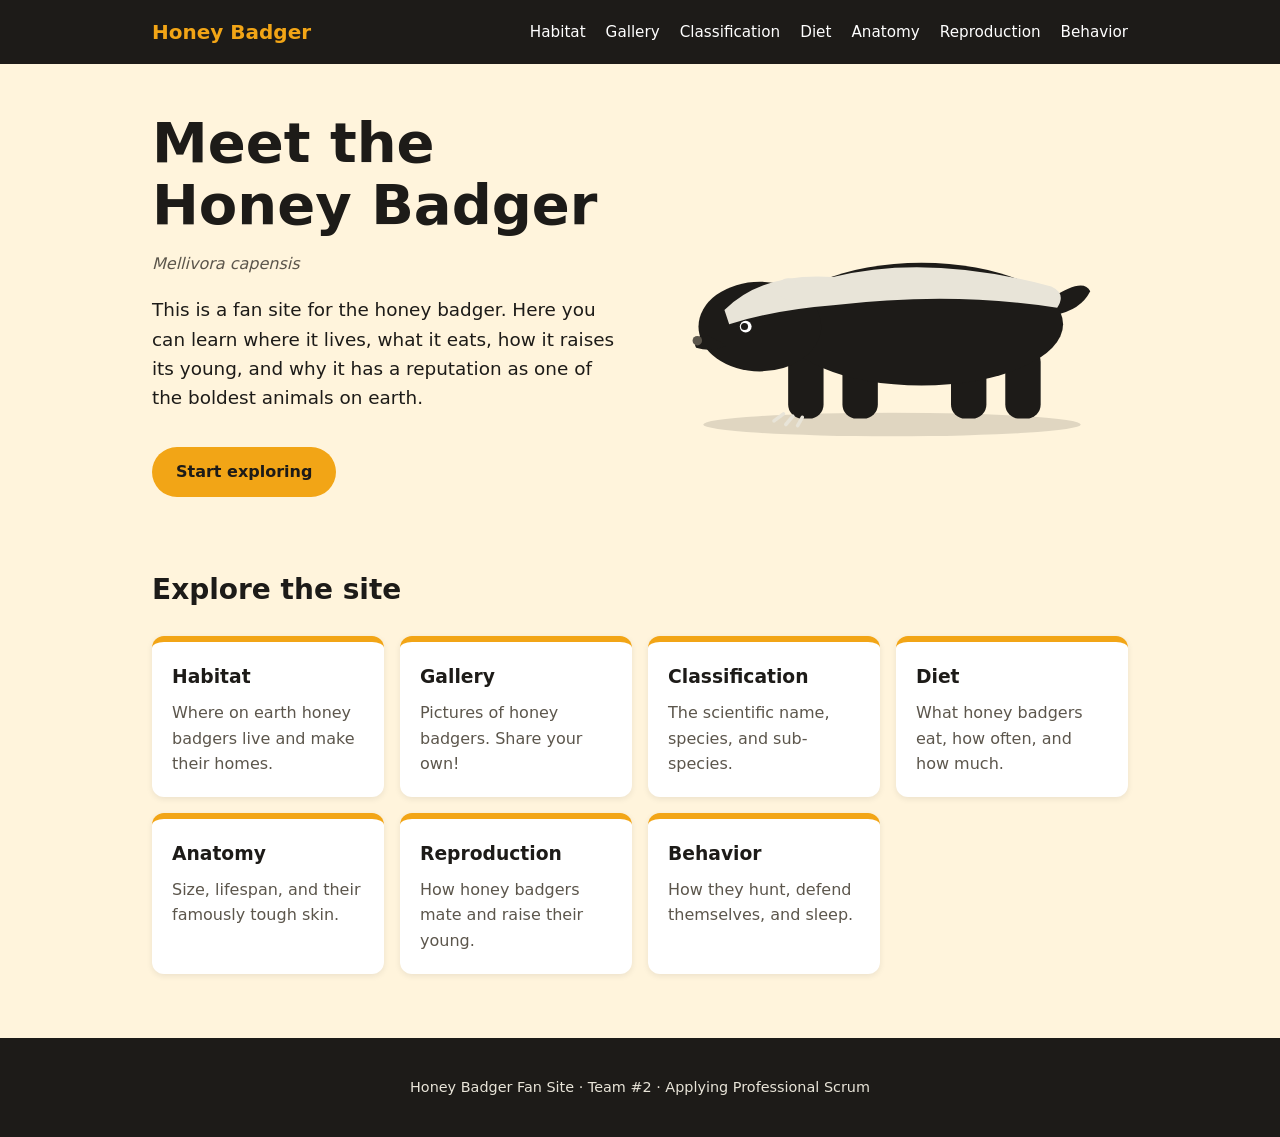
==== index.html @ 468ca5d0 "feat: add home page" ====
<!DOCTYPE html>
<html lang="en">
<head>
  <meta charset="utf-8">
  <meta name="viewport" content="width=device-width, initial-scale=1">
  <title>Honey Badger Fan Site</title>
  <meta name="description" content="A fan site all about the honey badger: where it lives, what it eats, and how it behaves.">
  <link rel="stylesheet" href="styles.css">
</head>
<body>
  <header class="site-header">
    <nav class="site-nav" aria-label="Main">
      <a class="brand" href="index.html" aria-current="page">Honey Badger</a>
      <a href="habitat.html">Habitat</a>
      <a href="gallery.html">Gallery</a>
      <a href="classification.html">Classification</a>
      <a href="diet.html">Diet</a>
      <a href="anatomy.html">Anatomy</a>
      <a href="reproduction.html">Reproduction</a>
      <a href="behavior.html">Behavior</a>
    </nav>
  </header>

  <main>
    <section class="hero">
      <div>
        <h1>Meet the Honey Badger</h1>
        <p class="scientific-name">Mellivora capensis</p>
        <p class="purpose">
          This is a fan site for the honey badger. Here you can learn where it lives,
          what it eats, how it raises its young, and why it has a reputation as one
          of the boldest animals on earth.
        </p>
        <a class="button" href="habitat.html">Start exploring</a>
      </div>

      <div class="hero-art">
        <svg viewBox="0 0 400 240" role="img" aria-labelledby="badger-title">
          <title id="badger-title">Illustration of a honey badger, a black animal with a pale grey stripe across its back</title>
          <ellipse cx="200" cy="225" rx="160" ry="10" fill="#000" opacity="0.12"/>
          <path d="M335 118 Q362 100 368 112 Q360 128 338 132 Z" fill="#1d1b18"/>
          <rect x="112" y="160" width="30" height="60" rx="12" fill="#1d1b18"/>
          <rect x="158" y="165" width="30" height="55" rx="12" fill="#1d1b18"/>
          <rect x="250" y="165" width="30" height="55" rx="12" fill="#1d1b18"/>
          <rect x="296" y="160" width="30" height="60" rx="12" fill="#1d1b18"/>
          <path d="M108 216 l-8 6 M116 218 l-6 7 M124 219 l-4 7" stroke="#e8e4d8" stroke-width="3" stroke-linecap="round"/>
          <ellipse cx="225" cy="140" rx="120" ry="52" fill="#1d1b18"/>
          <ellipse cx="88" cy="142" rx="52" ry="38" fill="#1d1b18"/>
          <path d="M42 148 Q30 152 34 160 Q48 164 60 158 Z" fill="#1d1b18"/>
          <path d="M58 128 Q90 96 150 100 Q230 80 335 108 Q348 114 340 126 Q250 112 150 124 Q100 128 62 140 Z" fill="#e8e4d8"/>
          <circle cx="112" cy="110" r="9" fill="#e8e4d8"/>
          <circle cx="76" cy="142" r="5" fill="#fff"/>
          <circle cx="75" cy="142" r="3" fill="#1d1b18"/>
          <circle cx="35" cy="154" r="4" fill="#5c564c"/>
        </svg>
      </div>
    </section>

    <section class="sections" aria-labelledby="sections-title">
      <h2 id="sections-title">Explore the site</h2>
      <ul class="card-grid">
        <li><a class="card" href="habitat.html"><h3>Habitat</h3><p>Where on earth honey badgers live and make their homes.</p></a></li>
        <li><a class="card" href="gallery.html"><h3>Gallery</h3><p>Pictures of honey badgers. Share your own!</p></a></li>
        <li><a class="card" href="classification.html"><h3>Classification</h3><p>The scientific name, species, and sub-species.</p></a></li>
        <li><a class="card" href="diet.html"><h3>Diet</h3><p>What honey badgers eat, how often, and how much.</p></a></li>
        <li><a class="card" href="anatomy.html"><h3>Anatomy</h3><p>Size, lifespan, and their famously tough skin.</p></a></li>
        <li><a class="card" href="reproduction.html"><h3>Reproduction</h3><p>How honey badgers mate and raise their young.</p></a></li>
        <li><a class="card" href="behavior.html"><h3>Behavior</h3><p>How they hunt, defend themselves, and sleep.</p></a></li>
      </ul>
    </section>
  </main>

  <footer class="site-footer">
    <p>Honey Badger Fan Site &middot; Team #2 &middot; Applying Professional Scrum</p>
  </footer>
</body>
</html>
---- styles.css ----
:root {
  --honey: #f2a516;
  --honey-light: #fff4dc;
  --ink: #1d1b18;
  --stripe: #e8e4d8;
  --muted: #5c564c;
}

* {
  box-sizing: border-box;
}

body {
  margin: 0;
  font-family: system-ui, -apple-system, "Segoe UI", sans-serif;
  color: var(--ink);
  background: var(--honey-light);
  line-height: 1.6;
}

a {
  color: inherit;
}

.site-header {
  background: var(--ink);
  color: #fff;
}

.site-nav {
  display: flex;
  flex-wrap: wrap;
  align-items: center;
  gap: 0.5rem 1.25rem;
  max-width: 64rem;
  margin: 0 auto;
  padding: 1rem 1.5rem;
}

.site-nav .brand {
  margin-right: auto;
  font-weight: 800;
  font-size: 1.25rem;
  text-decoration: none;
  color: var(--honey);
}

.site-nav a:not(.brand) {
  text-decoration: none;
  font-size: 0.95rem;
}

.site-nav a:hover,
.site-nav a[aria-current="page"] {
  color: var(--honey);
}

main {
  max-width: 64rem;
  margin: 0 auto;
  padding: 0 1.5rem 3rem;
}

.hero {
  display: grid;
  grid-template-columns: 1fr 1fr;
  align-items: center;
  gap: 2rem;
  padding: 3rem 0;
}

.hero h1 {
  font-size: clamp(2.25rem, 5vw, 3.5rem);
  line-height: 1.1;
  margin: 0 0 1rem;
}

.hero .scientific-name {
  font-style: italic;
  color: var(--muted);
  margin: 0 0 1rem;
}

.hero .purpose {
  font-size: 1.15rem;
}

.button {
  display: inline-block;
  margin-top: 1rem;
  padding: 0.75rem 1.5rem;
  border-radius: 999px;
  background: var(--honey);
  font-weight: 700;
  text-decoration: none;
}

.button:hover {
  background: var(--ink);
  color: var(--honey);
}

.hero-art svg {
  width: 100%;
  height: auto;
}

.sections h2 {
  font-size: 1.75rem;
}

.card-grid {
  display: grid;
  grid-template-columns: repeat(auto-fill, minmax(14rem, 1fr));
  gap: 1rem;
  padding: 0;
  list-style: none;
}

.card {
  display: block;
  height: 100%;
  padding: 1.25rem;
  border-radius: 0.75rem;
  background: #fff;
  border-top: 6px solid var(--honey);
  text-decoration: none;
  box-shadow: 0 2px 6px rgb(0 0 0 / 8%);
  transition: transform 0.15s;
}

.card:hover {
  transform: translateY(-3px);
}

.card h3 {
  margin: 0 0 0.5rem;
}

.card p {
  margin: 0;
  color: var(--muted);
}

.site-footer {
  text-align: center;
  padding: 1.5rem;
  background: var(--ink);
  color: var(--stripe);
  font-size: 0.9rem;
}

@media (width <= 700px) {
  .hero {
    grid-template-columns: 1fr;
    padding: 2rem 0;
  }
}
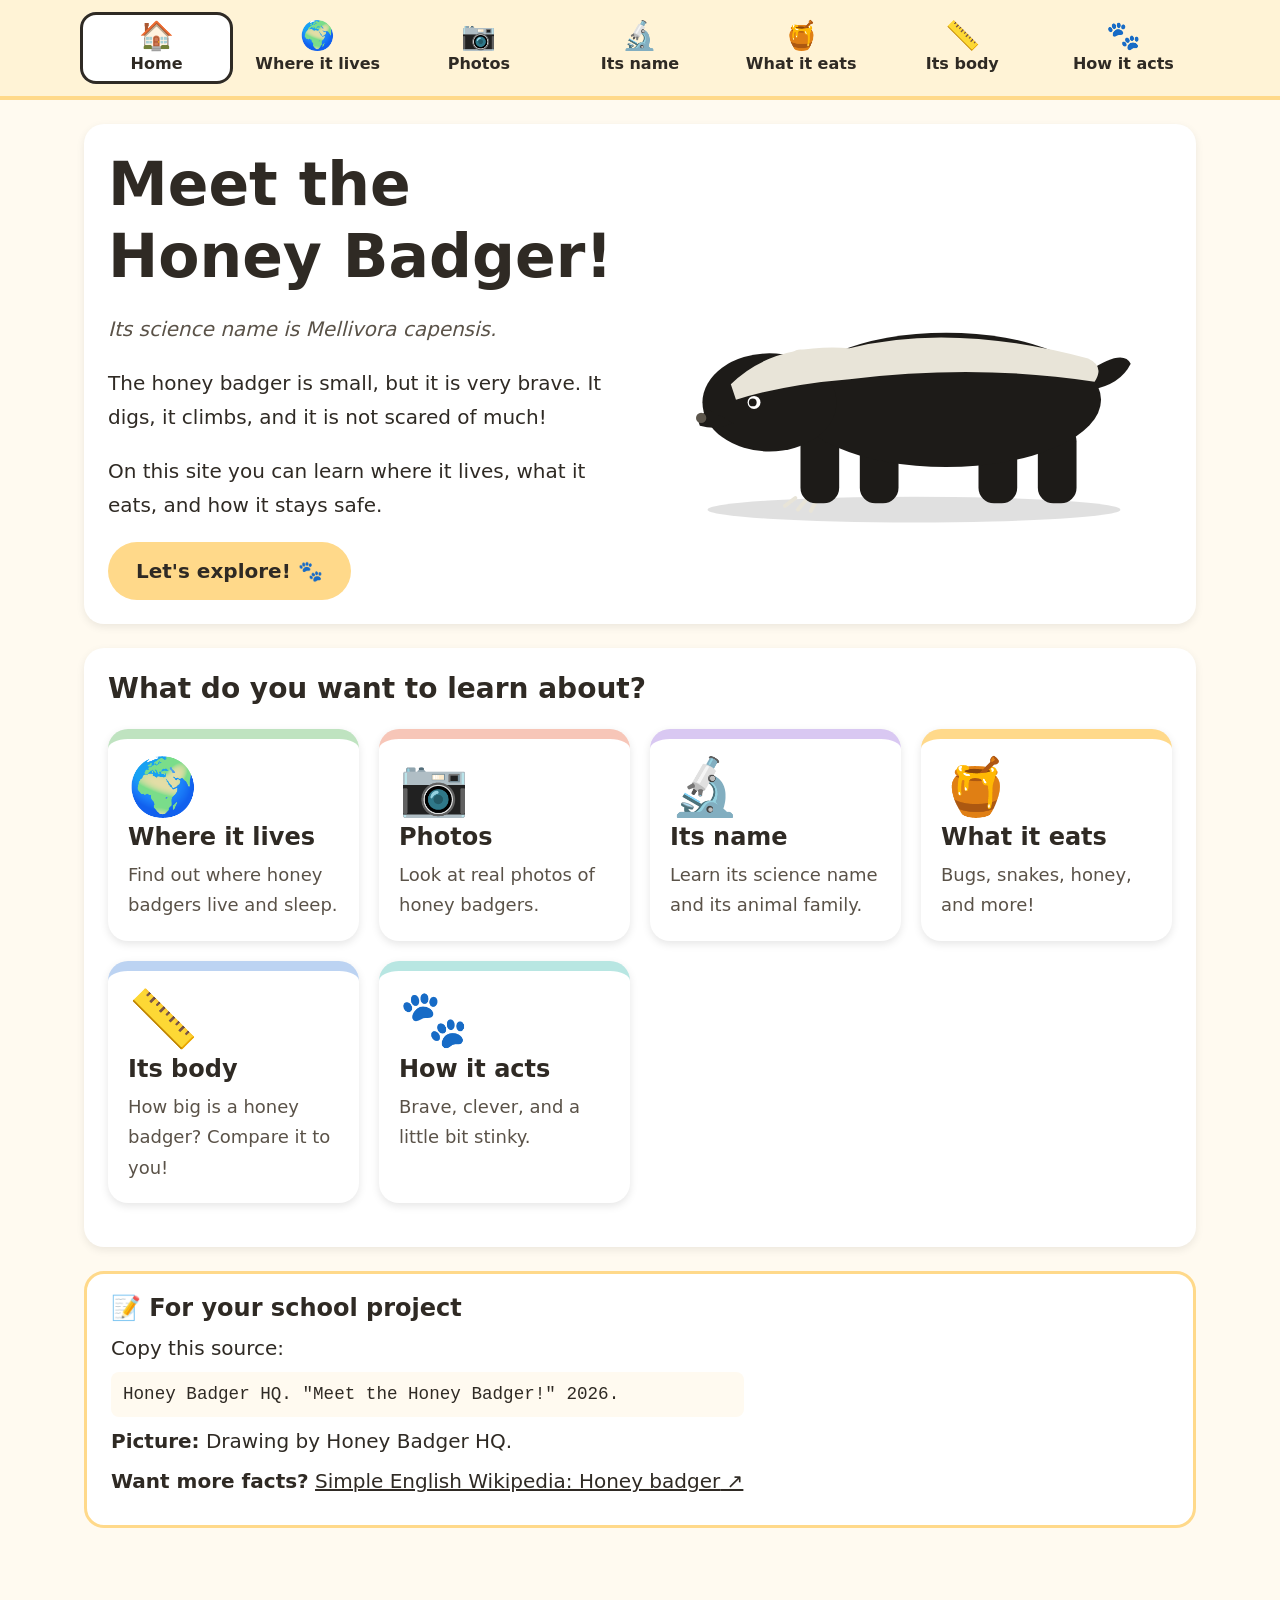
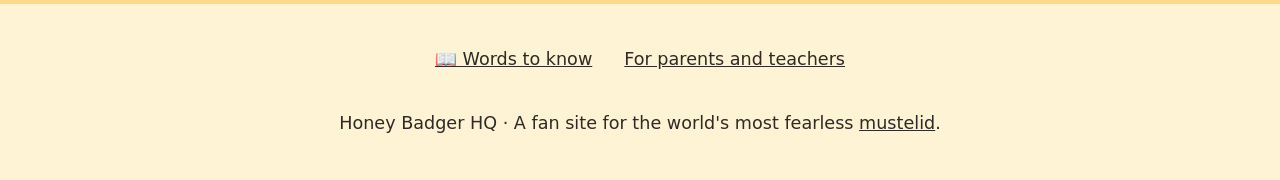
==== commit 8d664514: "feat: rework site for children ages 6-10 Simpler text, soft pastel design, size comparison drawings," ====
--- a/index.html
+++ b/index.html
@@ -3,75 +3,65 @@
 <head>
   <meta charset="utf-8">
   <meta name="viewport" content="width=device-width, initial-scale=1">
-  <title>Honey Badger Fan Site</title>
-  <meta name="description" content="A fan site all about the honey badger: where it lives, what it eats, and how it behaves.">
-  <link rel="stylesheet" href="styles.css">
+  <title>Honey Badger HQ</title>
+  <meta name="description" content="A fun site for kids all about the honey badger.">
+  <link rel="stylesheet" href="css/styles.css">
 </head>
-<body>
+<body class="topic-home">
   <header class="site-header">
     <nav class="site-nav" aria-label="Main">
-      <a class="brand" href="index.html" aria-current="page">Honey Badger</a>
-      <a href="habitat.html">Habitat</a>
-      <a href="gallery.html">Gallery</a>
-      <a href="classification.html">Classification</a>
-      <a href="diet.html">Diet</a>
-      <a href="anatomy.html">Anatomy</a>
-      <a href="reproduction.html">Reproduction</a>
-      <a href="behavior.html">Behavior</a>
+      <ul>
+        <li><a href="index.html" aria-current="page"><span class="nav-icon" aria-hidden="true">🏠</span><span>Home</span></a></li>
+        <li><a href="habitat.html"><span class="nav-icon" aria-hidden="true">🌍</span><span>Where it lives</span></a></li>
+        <li><a href="gallery.html"><span class="nav-icon" aria-hidden="true">📷</span><span>Photos</span></a></li>
+        <li><a href="classification.html"><span class="nav-icon" aria-hidden="true">🔬</span><span>Its name</span></a></li>
+        <li><a href="diet.html"><span class="nav-icon" aria-hidden="true">🍯</span><span>What it eats</span></a></li>
+        <li><a href="anatomy.html"><span class="nav-icon" aria-hidden="true">📏</span><span>Its body</span></a></li>
+        <li><a href="behavior.html"><span class="nav-icon" aria-hidden="true">🐾</span><span>How it acts</span></a></li>
+      </ul>
     </nav>
   </header>
 
-  <main>
+  <main class="content">
     <section class="hero">
       <div>
-        <h1>Meet the Honey Badger</h1>
-        <p class="scientific-name">Mellivora capensis</p>
-        <p class="purpose">
-          This is a fan site for the honey badger. Here you can learn where it lives,
-          what it eats, how it raises its young, and why it has a reputation as one
-          of the boldest animals on earth.
-        </p>
-        <a class="button" href="habitat.html">Start exploring</a>
+        <h1>Meet the Honey Badger!</h1>
+        <p class="scientific-name">Its science name is Mellivora capensis.</p>
+        <p>The honey badger is small, but it is very brave. It digs, it climbs, and it is not scared of much!</p>
+        <p>On this site you can learn where it lives, what it eats, and how it stays safe.</p>
+        <a class="button" href="habitat.html">Let's explore! 🐾</a>
       </div>
-
-      <div class="hero-art">
-        <svg viewBox="0 0 400 240" role="img" aria-labelledby="badger-title">
-          <title id="badger-title">Illustration of a honey badger, a black animal with a pale grey stripe across its back</title>
-          <ellipse cx="200" cy="225" rx="160" ry="10" fill="#000" opacity="0.12"/>
-          <path d="M335 118 Q362 100 368 112 Q360 128 338 132 Z" fill="#1d1b18"/>
-          <rect x="112" y="160" width="30" height="60" rx="12" fill="#1d1b18"/>
-          <rect x="158" y="165" width="30" height="55" rx="12" fill="#1d1b18"/>
-          <rect x="250" y="165" width="30" height="55" rx="12" fill="#1d1b18"/>
-          <rect x="296" y="160" width="30" height="60" rx="12" fill="#1d1b18"/>
-          <path d="M108 216 l-8 6 M116 218 l-6 7 M124 219 l-4 7" stroke="#e8e4d8" stroke-width="3" stroke-linecap="round"/>
-          <ellipse cx="225" cy="140" rx="120" ry="52" fill="#1d1b18"/>
-          <ellipse cx="88" cy="142" rx="52" ry="38" fill="#1d1b18"/>
-          <path d="M42 148 Q30 152 34 160 Q48 164 60 158 Z" fill="#1d1b18"/>
-          <path d="M58 128 Q90 96 150 100 Q230 80 335 108 Q348 114 340 126 Q250 112 150 124 Q100 128 62 140 Z" fill="#e8e4d8"/>
-          <circle cx="112" cy="110" r="9" fill="#e8e4d8"/>
-          <circle cx="76" cy="142" r="5" fill="#fff"/>
-          <circle cx="75" cy="142" r="3" fill="#1d1b18"/>
-          <circle cx="35" cy="154" r="4" fill="#5c564c"/>
-        </svg>
-      </div>
+      <img src="images/badger.svg" width="400" height="240" alt="A drawing of a honey badger. It is black with a light gray stripe on its back.">
     </section>
 
-    <section class="sections" aria-labelledby="sections-title">
-      <h2 id="sections-title">Explore the site</h2>
+    <section>
+      <h2>What do you want to learn about?</h2>
       <ul class="card-grid">
-        <li><a class="card" href="habitat.html"><h3>Habitat</h3><p>Where on earth honey badgers live and make their homes.</p></a></li>
-        <li><a class="card" href="gallery.html"><h3>Gallery</h3><p>Pictures of honey badgers. Share your own!</p></a></li>
-        <li><a class="card" href="classification.html"><h3>Classification</h3><p>The scientific name, species, and sub-species.</p></a></li>
-        <li><a class="card" href="diet.html"><h3>Diet</h3><p>What honey badgers eat, how often, and how much.</p></a></li>
-        <li><a class="card" href="anatomy.html"><h3>Anatomy</h3><p>Size, lifespan, and their famously tough skin.</p></a></li>
-        <li><a class="card" href="reproduction.html"><h3>Reproduction</h3><p>How honey badgers mate and raise their young.</p></a></li>
-        <li><a class="card" href="behavior.html"><h3>Behavior</h3><p>How they hunt, defend themselves, and sleep.</p></a></li>
+        <li><a class="card topic-habitat" href="habitat.html"><span class="card-icon" aria-hidden="true">🌍</span><h3>Where it lives</h3><p>Find out where honey badgers live and sleep.</p></a></li>
+        <li><a class="card topic-gallery" href="gallery.html"><span class="card-icon" aria-hidden="true">📷</span><h3>Photos</h3><p>Look at real photos of honey badgers.</p></a></li>
+        <li><a class="card topic-classification" href="classification.html"><span class="card-icon" aria-hidden="true">🔬</span><h3>Its name</h3><p>Learn its science name and its animal family.</p></a></li>
+        <li><a class="card topic-diet" href="diet.html"><span class="card-icon" aria-hidden="true">🍯</span><h3>What it eats</h3><p>Bugs, snakes, honey, and more!</p></a></li>
+        <li><a class="card topic-anatomy" href="anatomy.html"><span class="card-icon" aria-hidden="true">📏</span><h3>Its body</h3><p>How big is a honey badger? Compare it to you!</p></a></li>
+        <li><a class="card topic-behavior" href="behavior.html"><span class="card-icon" aria-hidden="true">🐾</span><h3>How it acts</h3><p>Brave, clever, and a little bit stinky.</p></a></li>
       </ul>
     </section>
+
+    <aside class="project-box">
+      <h2>For your school project</h2>
+      <p>Copy this source:</p>
+      <p class="citation">Honey Badger HQ. "Meet the Honey Badger!" 2026.</p>
+      <p><strong>Picture:</strong> Drawing by Honey Badger HQ.</p>
+      <p><strong>Want more facts?</strong> <a class="external" href="https://simple.wikipedia.org/wiki/Honey_badger" rel="noopener">Simple English Wikipedia: Honey badger</a></p>
+    </aside>
+
   </main>
 
   <footer class="site-footer">
-    <p>Honey Badger Fan Site &middot; Team #2 &middot; Applying Professional Scrum</p>
+    <ul>
+      <li><a href="words.html">📖 Words to know</a></li>
+      <li><a href="grown-ups.html">For parents and teachers</a></li>
+    </ul>
+    <p>Honey Badger HQ · A fan site for the world's most fearless <a href="words.html#mustelid">mustelid</a>.</p>
   </footer>
 </body>
 </html>
--- a/css/styles.css
+++ b/css/styles.css
@@ -0,0 +1,477 @@
+:root {
+  --honey: #ffd98a;
+  --honey-light: #fffaf0;
+  --cream: #fff3d6;
+  --ink: #2f2a24;
+  --stripe: #ede6d6;
+  --muted: #5a5248;
+  --focus: #2f2a24;
+  --accent: var(--honey);
+}
+
+.topic-home { --accent: #ffd98a; }
+.topic-habitat { --accent: #bfe3c0; }
+.topic-gallery { --accent: #f7c6b8; }
+.topic-classification { --accent: #d9c8f2; }
+.topic-diet { --accent: #ffd98a; }
+.topic-anatomy { --accent: #bcd3f2; }
+.topic-behavior { --accent: #b8e6e2; }
+.topic-words { --accent: #e3dccf; }
+
+* {
+  box-sizing: border-box;
+}
+
+body {
+  margin: 0;
+  font-family: "Atkinson Hyperlegible", "Nunito", "Trebuchet MS", system-ui, sans-serif;
+  font-size: 1.25rem;
+  line-height: 1.7;
+  color: var(--ink);
+  background: var(--honey-light);
+}
+
+a {
+  color: inherit;
+}
+
+:focus-visible {
+  outline: 4px solid var(--focus);
+  outline-offset: 3px;
+}
+
+.site-header {
+  background: var(--cream);
+  color: var(--ink);
+  border-bottom: 4px solid var(--honey);
+}
+
+.site-nav {
+  max-width: 72rem;
+  margin: 0 auto;
+  padding: 0.75rem 1rem;
+}
+
+.site-nav ul {
+  display: grid;
+  grid-template-columns: repeat(auto-fit, minmax(7.5rem, 1fr));
+  gap: 0.5rem;
+  margin: 0;
+  padding: 0;
+  list-style: none;
+}
+
+.site-nav a {
+  display: flex;
+  flex-direction: column;
+  align-items: center;
+  justify-content: center;
+  min-height: 4.5rem;
+  padding: 0.4rem;
+  border-radius: 1rem;
+  font-size: 1rem;
+  font-weight: 700;
+  line-height: 1.2;
+  text-align: center;
+  text-decoration: none;
+}
+
+.site-nav a:hover {
+  background: #fff;
+}
+
+.site-nav a[aria-current="page"] {
+  background: #fff;
+  box-shadow: inset 0 0 0 3px var(--ink);
+}
+
+.nav-icon {
+  font-size: 1.75rem;
+  line-height: 1;
+  margin-bottom: 0.25rem;
+}
+
+main {
+  max-width: 72rem;
+  margin: 0 auto;
+  padding: 0 1.25rem 3rem;
+}
+
+p,
+li {
+  max-width: 60ch;
+}
+
+h1,
+h2,
+h3 {
+  line-height: 1.2;
+}
+
+.hero {
+  display: grid;
+  grid-template-columns: 1fr 1fr;
+  align-items: center;
+  gap: 2rem;
+  padding: 2.5rem 0;
+}
+
+.hero h1 {
+  font-size: clamp(2.5rem, 6vw, 3.75rem);
+  margin: 0 0 1rem;
+}
+
+.hero img {
+  width: 100%;
+  height: auto;
+}
+
+.scientific-name {
+  font-style: italic;
+  color: var(--muted);
+}
+
+.button {
+  display: inline-flex;
+  align-items: center;
+  min-height: 3.5rem;
+  padding: 0.75rem 1.75rem;
+  border-radius: 999px;
+  background: var(--accent);
+  color: var(--ink);
+  font-weight: 700;
+  text-decoration: none;
+}
+
+.button:hover {
+  background: #fff;
+  box-shadow: inset 0 0 0 3px var(--ink);
+}
+
+.card-grid {
+  display: grid;
+  grid-template-columns: repeat(auto-fill, minmax(15rem, 1fr));
+  gap: 1.25rem;
+  padding: 0;
+  list-style: none;
+}
+
+.card {
+  display: block;
+  height: 100%;
+  padding: 1.25rem;
+  border-radius: 1.25rem;
+  background: #fff;
+  border-top: 10px solid var(--accent);
+  text-decoration: none;
+  box-shadow: 0 3px 8px rgb(0 0 0 / 10%);
+}
+
+.card:active {
+  transform: scale(0.97);
+}
+
+.card-icon {
+  display: block;
+  font-size: 3.5rem;
+  line-height: 1;
+}
+
+.card h3 {
+  margin: 0.5rem 0;
+  font-size: 1.5rem;
+}
+
+.card p {
+  margin: 0;
+  font-size: 1.125rem;
+  color: var(--muted);
+}
+
+.page-header {
+  display: grid;
+  grid-template-columns: 2fr 1fr;
+  align-items: center;
+  gap: 1.5rem;
+  margin: 2rem 0 1rem;
+  padding: 1.5rem;
+  border-radius: 1.25rem;
+  background: #fff;
+  border-left: 12px solid var(--accent);
+}
+
+.page-header h1 {
+  font-size: clamp(2rem, 5vw, 3rem);
+  margin: 0 0 0.5rem;
+}
+
+.page-header p {
+  margin: 0;
+  font-size: 1.35rem;
+}
+
+.page-header img {
+  width: 100%;
+  height: auto;
+  border-radius: 1rem;
+}
+
+.content section {
+  margin: 1.5rem 0;
+  padding: 1.5rem;
+  border-radius: 1.25rem;
+  background: #fff;
+  box-shadow: 0 3px 8px rgb(0 0 0 / 8%);
+}
+
+.content section h2 {
+  margin-top: 0;
+  font-size: 1.75rem;
+  color: var(--ink);
+}
+
+.two-col {
+  display: grid;
+  grid-template-columns: repeat(auto-fit, minmax(18rem, 1fr));
+  gap: 1.5rem;
+  align-items: center;
+}
+
+figure {
+  margin: 0;
+}
+
+figure img {
+  display: block;
+  width: 100%;
+  height: auto;
+  border-radius: 1rem;
+}
+
+figcaption {
+  margin-top: 0.5rem;
+  font-weight: 700;
+}
+
+.compare {
+  padding: 1rem;
+  border-radius: 1rem;
+  background: var(--honey-light);
+}
+
+.compare img {
+  max-height: 16rem;
+  object-fit: contain;
+}
+
+.credit {
+  font-size: 1rem;
+  color: var(--muted);
+}
+
+.map {
+  max-width: 30rem;
+}
+
+.fun-fact,
+.question {
+  margin: 1.5rem 0;
+  padding: 1.25rem 1.5rem;
+  border-radius: 1.25rem;
+  border: 4px dashed var(--accent);
+  background: #fff;
+}
+
+.fun-fact h2,
+.question h2 {
+  margin: 0 0 0.25rem;
+  font-size: 1.5rem;
+}
+
+.fun-fact h2::before {
+  content: "🐝 ";
+}
+
+.question h2::before {
+  content: "🤔 ";
+}
+
+.big-number {
+  display: block;
+  font-size: 2.25rem;
+  font-weight: 800;
+  color: var(--ink);
+}
+
+.fact-list {
+  display: grid;
+  grid-template-columns: repeat(auto-fit, minmax(14rem, 1fr));
+  gap: 1rem;
+  padding: 0;
+  list-style: none;
+}
+
+.fact-list li {
+  padding: 1rem;
+  border-radius: 1rem;
+  background: var(--honey-light);
+}
+
+.fact-list .emoji {
+  display: block;
+  font-size: 2.5rem;
+  line-height: 1;
+}
+
+details summary {
+  cursor: pointer;
+  font-weight: 700;
+  min-height: 3rem;
+  display: flex;
+  align-items: center;
+}
+
+.external-note {
+  font-size: 1rem;
+  color: var(--muted);
+}
+
+a.external::after {
+  content: " ↗";
+}
+
+.project-box {
+  margin: 1.5rem 0;
+  padding: 1.25rem 1.5rem;
+  border-radius: 1.25rem;
+  background: #fff;
+  border: 3px solid var(--accent);
+}
+
+.project-box h2 {
+  margin: 0 0 0.5rem;
+  font-size: 1.5rem;
+}
+
+.project-box h2::before {
+  content: "📝 ";
+}
+
+.project-box p {
+  margin: 0.4rem 0;
+}
+
+.citation {
+  padding: 0.5rem 0.75rem;
+  border-radius: 0.5rem;
+  background: var(--honey-light);
+  font-family: ui-monospace, "Courier New", monospace;
+  font-size: 1.1rem;
+  user-select: all;
+}
+
+.gallery-grid {
+  display: grid;
+  grid-template-columns: repeat(auto-fill, minmax(15rem, 1fr));
+  gap: 1.25rem;
+  padding: 0;
+  list-style: none;
+}
+
+.gallery-grid a {
+  display: block;
+  padding: 0.75rem;
+  border-radius: 1.25rem;
+  background: #fff;
+  text-decoration: none;
+  box-shadow: 0 3px 8px rgb(0 0 0 / 10%);
+}
+
+.gallery-grid a:active {
+  transform: scale(0.97);
+}
+
+.gallery-grid img {
+  aspect-ratio: 4 / 3;
+  object-fit: cover;
+}
+
+.photo-count {
+  font-weight: 700;
+  color: var(--muted);
+}
+
+.photo-nav {
+  display: flex;
+  flex-wrap: wrap;
+  justify-content: space-between;
+  gap: 1rem;
+  margin-top: 1.5rem;
+}
+
+.glossary dt {
+  margin-top: 1rem;
+  font-size: 1.4rem;
+  font-weight: 800;
+}
+
+.glossary dd {
+  margin: 0.25rem 0 0;
+  max-width: 60ch;
+}
+
+.site-footer {
+  padding: 2rem 1.25rem;
+  background: var(--cream);
+  color: var(--ink);
+  border-top: 4px solid var(--honey);
+  text-align: center;
+  font-size: 1.1rem;
+}
+
+.site-footer ul {
+  display: flex;
+  flex-wrap: wrap;
+  justify-content: center;
+  gap: 0.5rem 2rem;
+  margin: 0 0 1rem;
+  padding: 0;
+  list-style: none;
+}
+
+.site-footer a {
+  display: inline-flex;
+  align-items: center;
+  min-height: 3rem;
+}
+
+.site-footer p {
+  margin: 0 auto;
+}
+
+@media (prefers-reduced-motion: no-preference) {
+  .card,
+  .gallery-grid a {
+    transition: transform 0.15s;
+  }
+
+  .card:hover,
+  .gallery-grid a:hover {
+    transform: translateY(-4px);
+  }
+}
+
+@media (width <= 760px) {
+  .hero,
+  .page-header {
+    grid-template-columns: 1fr;
+  }
+
+  .site-nav ul {
+    grid-template-columns: repeat(4, 1fr);
+  }
+
+  .site-nav a {
+    font-size: 0.85rem;
+  }
+}
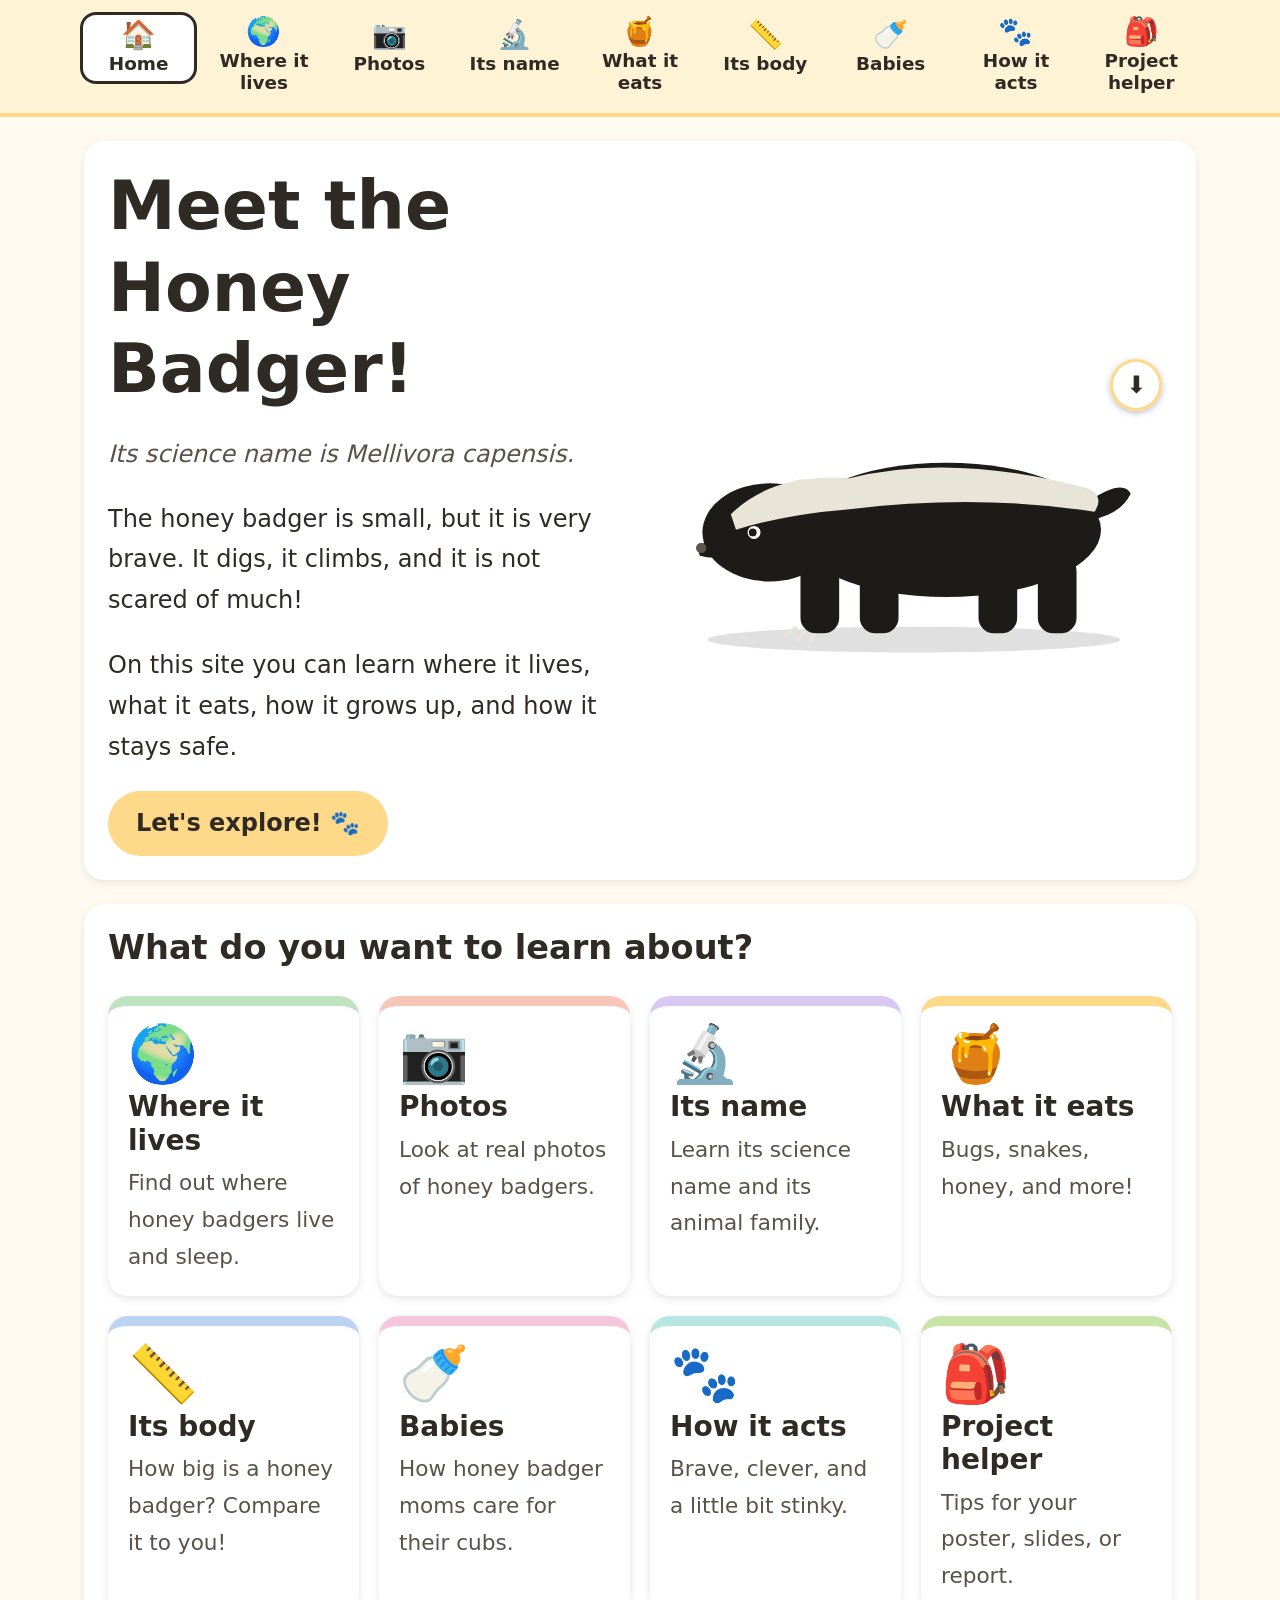
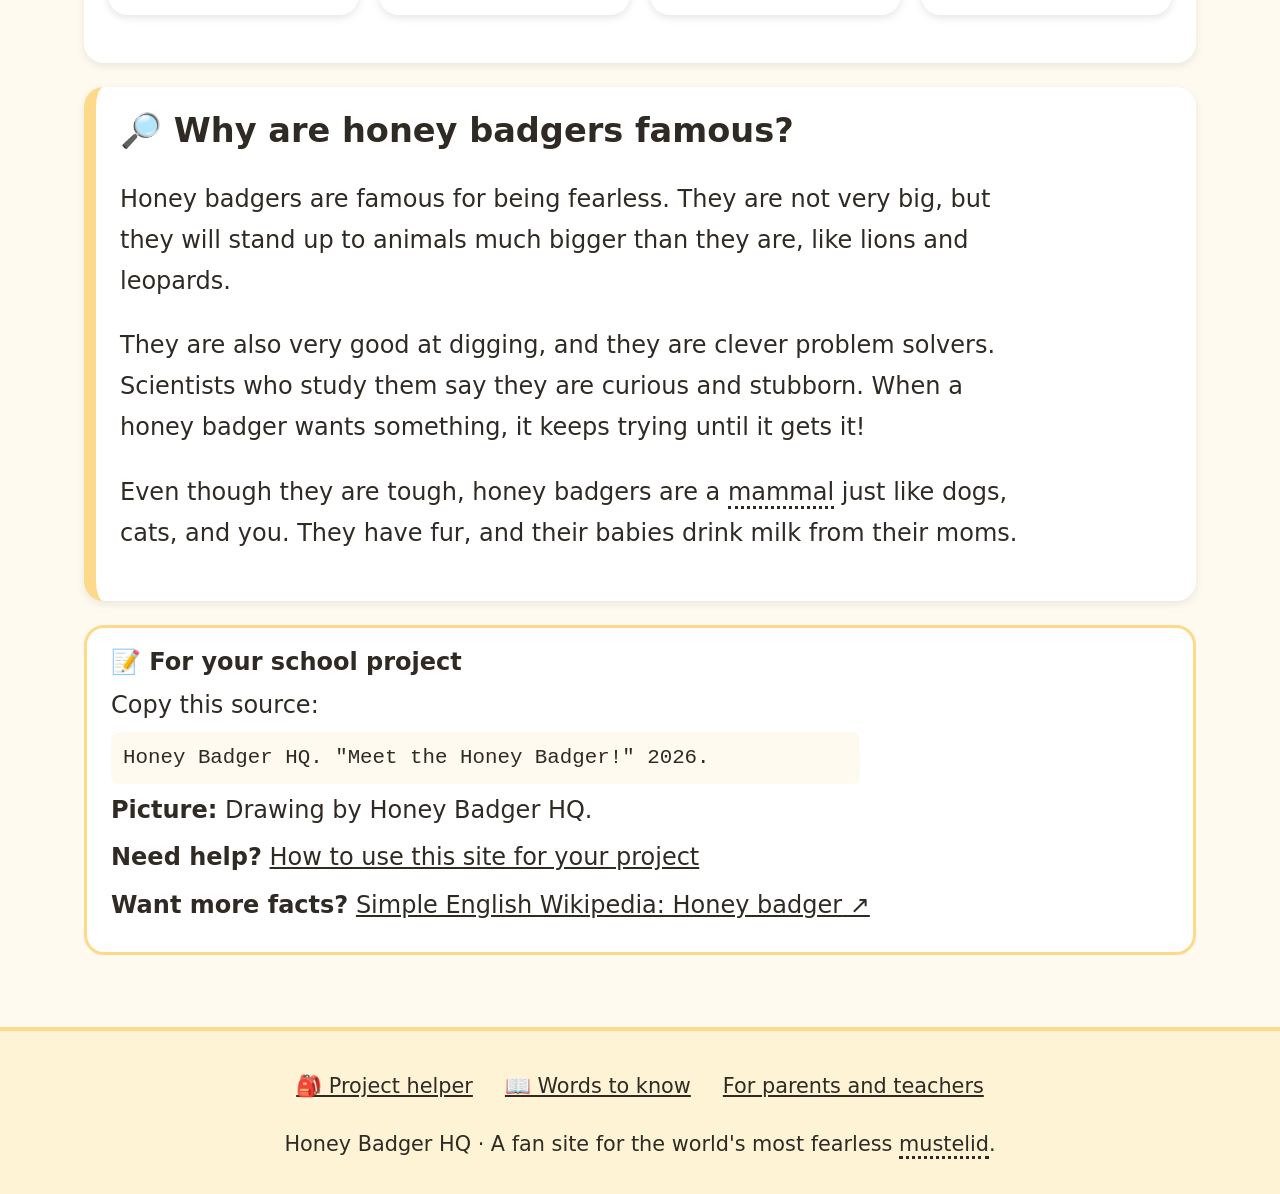
==== commit ebc29057: "feat: make site more child friendly for this sprint Responsive layout, image download buttons, kid-a" ====
--- a/index.html
+++ b/index.html
@@ -17,7 +17,9 @@
         <li><a href="classification.html"><span class="nav-icon" aria-hidden="true">🔬</span><span>Its name</span></a></li>
         <li><a href="diet.html"><span class="nav-icon" aria-hidden="true">🍯</span><span>What it eats</span></a></li>
         <li><a href="anatomy.html"><span class="nav-icon" aria-hidden="true">📏</span><span>Its body</span></a></li>
+        <li><a href="reproduction.html"><span class="nav-icon" aria-hidden="true">🍼</span><span>Babies</span></a></li>
         <li><a href="behavior.html"><span class="nav-icon" aria-hidden="true">🐾</span><span>How it acts</span></a></li>
+        <li><a href="project-helper.html"><span class="nav-icon" aria-hidden="true">🎒</span><span>Project helper</span></a></li>
       </ul>
     </nav>
   </header>
@@ -28,10 +30,10 @@
         <h1>Meet the Honey Badger!</h1>
         <p class="scientific-name">Its science name is Mellivora capensis.</p>
         <p>The honey badger is small, but it is very brave. It digs, it climbs, and it is not scared of much!</p>
-        <p>On this site you can learn where it lives, what it eats, and how it stays safe.</p>
+        <p>On this site you can learn where it lives, what it eats, how it grows up, and how it stays safe.</p>
         <a class="button" href="habitat.html">Let's explore! 🐾</a>
       </div>
-      <img src="images/badger.svg" width="400" height="240" alt="A drawing of a honey badger. It is black with a light gray stripe on its back.">
+      <div class="media"><img src="images/badger.svg" width="400" height="240" alt="A drawing of a honey badger. It is black with a light gray stripe on its back."><a class="download" href="images/downloads/badger.png" download="honey-badger-badger.png" aria-label="Download this image to add to your own project!"><span aria-hidden="true">⬇️</span><span class="download-tip" aria-hidden="true">Download this image to add to your own project!</span></a></div>
     </section>
 
     <section>
@@ -42,8 +44,17 @@
         <li><a class="card topic-classification" href="classification.html"><span class="card-icon" aria-hidden="true">🔬</span><h3>Its name</h3><p>Learn its science name and its animal family.</p></a></li>
         <li><a class="card topic-diet" href="diet.html"><span class="card-icon" aria-hidden="true">🍯</span><h3>What it eats</h3><p>Bugs, snakes, honey, and more!</p></a></li>
         <li><a class="card topic-anatomy" href="anatomy.html"><span class="card-icon" aria-hidden="true">📏</span><h3>Its body</h3><p>How big is a honey badger? Compare it to you!</p></a></li>
+        <li><a class="card topic-reproduction" href="reproduction.html"><span class="card-icon" aria-hidden="true">🍼</span><h3>Babies</h3><p>How honey badger moms care for their cubs.</p></a></li>
         <li><a class="card topic-behavior" href="behavior.html"><span class="card-icon" aria-hidden="true">🐾</span><h3>How it acts</h3><p>Brave, clever, and a little bit stinky.</p></a></li>
+        <li><a class="card topic-helper" href="project-helper.html"><span class="card-icon" aria-hidden="true">🎒</span><h3>Project helper</h3><p>Tips for your poster, slides, or report.</p></a></li>
       </ul>
+    </section>
+
+    <section class="learn-more">
+      <h2>Why are honey badgers famous?</h2>
+        <p>Honey badgers are famous for being fearless. They are not very big, but they will stand up to animals much bigger than they are, like lions and leopards.</p>
+        <p>They are also very good at digging, and they are clever problem solvers. Scientists who study them say they are curious and stubborn. When a honey badger wants something, it keeps trying until it gets it!</p>
+        <p>Even though they are tough, honey badgers are a <span class="term" tabindex="0">mammal<span class="term-tip" role="tooltip"><strong>Mammal:</strong> An animal with fur or hair that drinks milk from its mom when it is a baby. You are a mammal too!</span></span> just like dogs, cats, and you. They have fur, and their babies drink milk from their moms.</p>
     </section>
 
     <aside class="project-box">
@@ -51,6 +62,7 @@
       <p>Copy this source:</p>
       <p class="citation">Honey Badger HQ. "Meet the Honey Badger!" 2026.</p>
       <p><strong>Picture:</strong> Drawing by Honey Badger HQ.</p>
+      <p><strong>Need help?</strong> <a href="project-helper.html">How to use this site for your project</a></p>
       <p><strong>Want more facts?</strong> <a class="external" href="https://simple.wikipedia.org/wiki/Honey_badger" rel="noopener">Simple English Wikipedia: Honey badger</a></p>
     </aside>
 
@@ -58,10 +70,11 @@
 
   <footer class="site-footer">
     <ul>
+      <li><a href="project-helper.html">🎒 Project helper</a></li>
       <li><a href="words.html">📖 Words to know</a></li>
       <li><a href="grown-ups.html">For parents and teachers</a></li>
     </ul>
-    <p>Honey Badger HQ · A fan site for the world's most fearless <a href="words.html#mustelid">mustelid</a>.</p>
+    <p>Honey Badger HQ · A fan site for the world's most fearless <span class="term" tabindex="0">mustelid<span class="term-tip" role="tooltip"><strong>Mustelid:</strong> An animal in the weasel family. Otters, weasels, wolverines, and honey badgers are all mustelids.</span></span>.</p>
   </footer>
 </body>
 </html>
--- a/css/styles.css
+++ b/css/styles.css
@@ -15,7 +15,9 @@
 .topic-classification { --accent: #d9c8f2; }
 .topic-diet { --accent: #ffd98a; }
 .topic-anatomy { --accent: #bcd3f2; }
+.topic-reproduction { --accent: #f6c6dd; }
 .topic-behavior { --accent: #b8e6e2; }
+.topic-helper { --accent: #c9e4a7; }
 .topic-words { --accent: #e3dccf; }
 
 * {
@@ -25,7 +27,7 @@
 body {
   margin: 0;
   font-family: "Atkinson Hyperlegible", "Nunito", "Trebuchet MS", system-ui, sans-serif;
-  font-size: 1.25rem;
+  font-size: 1.5rem;
   line-height: 1.7;
   color: var(--ink);
   background: var(--honey-light);
@@ -54,7 +56,7 @@
 
 .site-nav ul {
   display: grid;
-  grid-template-columns: repeat(auto-fit, minmax(7.5rem, 1fr));
+  grid-template-columns: repeat(9, 1fr);
   gap: 0.5rem;
   margin: 0;
   padding: 0;
@@ -69,7 +71,7 @@
   min-height: 4.5rem;
   padding: 0.4rem;
   border-radius: 1rem;
-  font-size: 1rem;
+  font-size: 1.15rem;
   font-weight: 700;
   line-height: 1.2;
   text-align: center;
@@ -117,7 +119,7 @@
 }
 
 .hero h1 {
-  font-size: clamp(2.5rem, 6vw, 3.75rem);
+  font-size: clamp(2.75rem, 7vw, 4.25rem);
   margin: 0 0 1rem;
 }
 
@@ -179,12 +181,12 @@
 
 .card h3 {
   margin: 0.5rem 0;
-  font-size: 1.5rem;
+  font-size: 1.75rem;
 }
 
 .card p {
   margin: 0;
-  font-size: 1.125rem;
+  font-size: 1.35rem;
   color: var(--muted);
 }
 
@@ -201,13 +203,13 @@
 }
 
 .page-header h1 {
-  font-size: clamp(2rem, 5vw, 3rem);
+  font-size: clamp(2.5rem, 6vw, 3.5rem);
   margin: 0 0 0.5rem;
 }
 
 .page-header p {
   margin: 0;
-  font-size: 1.35rem;
+  font-size: 1.6rem;
 }
 
 .page-header img {
@@ -226,7 +228,7 @@
 
 .content section h2 {
   margin-top: 0;
-  font-size: 1.75rem;
+  font-size: 2.1rem;
   color: var(--ink);
 }
 
@@ -265,12 +267,77 @@
 }
 
 .credit {
-  font-size: 1rem;
+  font-size: 1.2rem;
   color: var(--muted);
 }
 
 .map {
-  max-width: 30rem;
+  max-width: 34rem;
+}
+
+.map-frame {
+  position: relative;
+}
+
+.map-frame img {
+  border-radius: 1rem;
+}
+
+.map-regions {
+  position: absolute;
+  inset: 0;
+  width: 100%;
+  height: 100%;
+}
+
+.region {
+  fill: transparent;
+  stroke: transparent;
+  stroke-width: 3;
+  stroke-linejoin: round;
+  cursor: pointer;
+}
+
+.region.is-active {
+  fill: rgb(255 217 138 / 65%);
+  stroke: var(--ink);
+}
+
+.region-buttons {
+  display: flex;
+  flex-wrap: wrap;
+  gap: 0.5rem;
+  margin-top: 0.75rem;
+}
+
+.region-button {
+  min-height: 3rem;
+  padding: 0.5rem 1rem;
+  border: 3px solid var(--accent);
+  border-radius: 999px;
+  background: #fff;
+  color: var(--ink);
+  font: inherit;
+  font-size: 1.25rem;
+  font-weight: 700;
+  cursor: pointer;
+}
+
+.region-button.is-active {
+  background: var(--accent);
+  border-color: var(--ink);
+}
+
+.region-info {
+  min-height: 5rem;
+  margin-top: 0.75rem;
+  padding: 0.75rem 1rem;
+  border-radius: 1rem;
+  background: var(--honey-light);
+}
+
+.region-info p {
+  margin: 0;
 }
 
 .fun-fact,
@@ -332,7 +399,7 @@
 }
 
 .external-note {
-  font-size: 1rem;
+  font-size: 1.2rem;
   color: var(--muted);
 }
 
@@ -366,7 +433,8 @@
   border-radius: 0.5rem;
   background: var(--honey-light);
   font-family: ui-monospace, "Courier New", monospace;
-  font-size: 1.1rem;
+  font-size: 1.3rem;
+  overflow-wrap: anywhere;
   user-select: all;
 }
 
@@ -426,7 +494,7 @@
   color: var(--ink);
   border-top: 4px solid var(--honey);
   text-align: center;
-  font-size: 1.1rem;
+  font-size: 1.3rem;
 }
 
 .site-footer ul {
@@ -449,6 +517,109 @@
   margin: 0 auto;
 }
 
+.media {
+  position: relative;
+}
+
+.download {
+  position: absolute;
+  top: 0.6rem;
+  right: 0.6rem;
+  display: flex;
+  align-items: center;
+  justify-content: center;
+  width: 3.25rem;
+  height: 3.25rem;
+  border-radius: 50%;
+  background: #fff;
+  box-shadow: 0 2px 6px rgb(0 0 0 / 25%), inset 0 0 0 3px var(--accent);
+  font-size: 1.5rem;
+  text-decoration: none;
+}
+
+.download-tip,
+.term-tip {
+  position: absolute;
+  z-index: 10;
+  width: max-content;
+  max-width: min(18rem, 80vw);
+  padding: 0.6rem 0.9rem;
+  border-radius: 0.75rem;
+  background: var(--ink);
+  color: #fff;
+  font-size: 1.15rem;
+  font-weight: 400;
+  font-style: normal;
+  line-height: 1.4;
+  text-align: left;
+  opacity: 0;
+  visibility: hidden;
+  pointer-events: none;
+}
+
+.download-tip {
+  top: calc(100% + 0.5rem);
+  right: 0;
+}
+
+.download:hover .download-tip,
+.download:focus-visible .download-tip {
+  opacity: 1;
+  visibility: visible;
+}
+
+.term {
+  position: relative;
+  border-bottom: 3px dotted var(--ink);
+  cursor: help;
+}
+
+.term-tip {
+  top: calc(100% + 0.4rem);
+  left: 0;
+}
+
+.term:hover .term-tip,
+.term:focus .term-tip {
+  opacity: 1;
+  visibility: visible;
+}
+
+.site-footer .term-tip {
+  top: auto;
+  bottom: calc(100% + 0.4rem);
+  left: auto;
+  right: 0;
+}
+
+.learn-more {
+  border-left: 12px solid var(--accent);
+}
+
+.learn-more h2::before {
+  content: "🔎 ";
+}
+
+.steps {
+  display: grid;
+  gap: 0.75rem;
+  padding-left: 2rem;
+}
+
+.starters {
+  display: grid;
+  gap: 0.5rem;
+  padding: 0;
+  list-style: none;
+}
+
+.starters li {
+  padding: 0.5rem 1rem;
+  border-radius: 0.75rem;
+  background: var(--honey-light);
+  font-style: italic;
+}
+
 @media (prefers-reduced-motion: no-preference) {
   .card,
   .gallery-grid a {
@@ -461,17 +632,53 @@
   }
 }
 
-@media (width <= 760px) {
+@media (width <= 900px) {
   .hero,
   .page-header {
     grid-template-columns: 1fr;
   }
 
+  .hero > .media,
+  .page-header > .media {
+    max-width: 26rem;
+  }
+
   .site-nav ul {
-    grid-template-columns: repeat(4, 1fr);
+    grid-template-columns: repeat(5, 1fr);
+  }
+}
+
+@media (width <= 600px) {
+  body {
+    font-size: 1.3rem;
+  }
+
+  main {
+    padding: 0 0.75rem 2rem;
+  }
+
+  .content section,
+  .page-header {
+    padding: 1rem;
+  }
+
+  .site-nav {
+    padding: 0.5rem;
+  }
+
+  .site-nav ul {
+    grid-template-columns: repeat(3, 1fr);
+    gap: 0.35rem;
   }
 
   .site-nav a {
-    font-size: 0.85rem;
-  }
-}
+    min-height: 4rem;
+    font-size: 1rem;
+  }
+
+  .fact-list,
+  .card-grid,
+  .gallery-grid {
+    grid-template-columns: 1fr;
+  }
+}
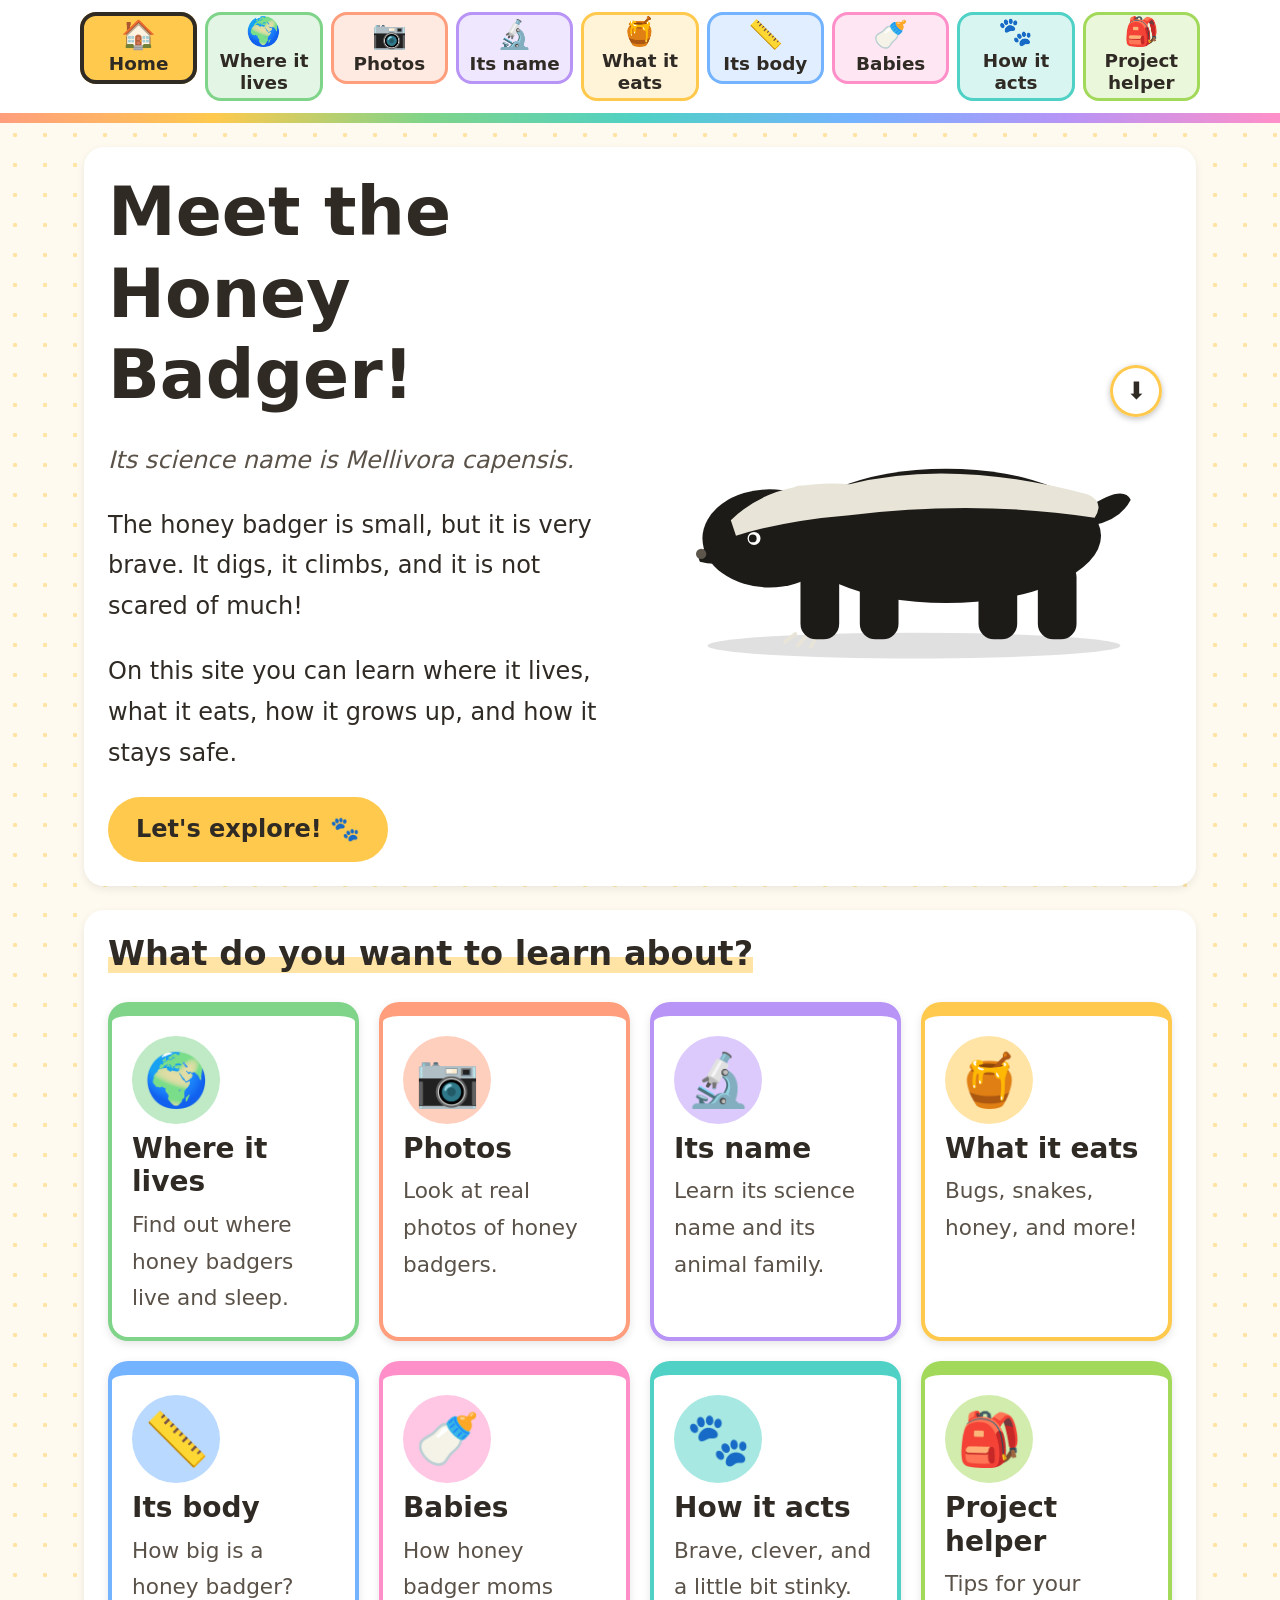
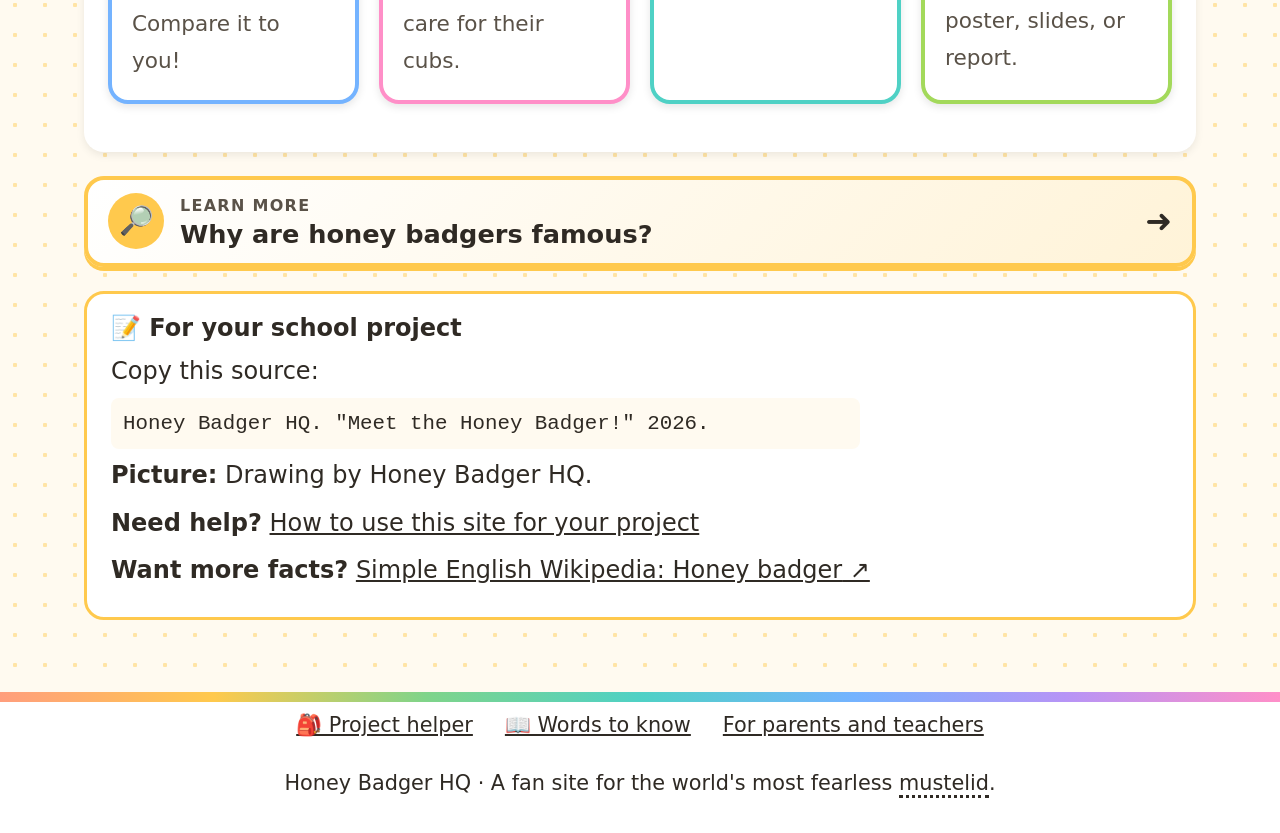
==== commit 9a6eef6c: "feat: move Learn more sections into pop-ups and brighten the theme" ====
--- a/index.html
+++ b/index.html
@@ -11,15 +11,15 @@
   <header class="site-header">
     <nav class="site-nav" aria-label="Main">
       <ul>
-        <li><a href="index.html" aria-current="page"><span class="nav-icon" aria-hidden="true">🏠</span><span>Home</span></a></li>
-        <li><a href="habitat.html"><span class="nav-icon" aria-hidden="true">🌍</span><span>Where it lives</span></a></li>
-        <li><a href="gallery.html"><span class="nav-icon" aria-hidden="true">📷</span><span>Photos</span></a></li>
-        <li><a href="classification.html"><span class="nav-icon" aria-hidden="true">🔬</span><span>Its name</span></a></li>
-        <li><a href="diet.html"><span class="nav-icon" aria-hidden="true">🍯</span><span>What it eats</span></a></li>
-        <li><a href="anatomy.html"><span class="nav-icon" aria-hidden="true">📏</span><span>Its body</span></a></li>
-        <li><a href="reproduction.html"><span class="nav-icon" aria-hidden="true">🍼</span><span>Babies</span></a></li>
-        <li><a href="behavior.html"><span class="nav-icon" aria-hidden="true">🐾</span><span>How it acts</span></a></li>
-        <li><a href="project-helper.html"><span class="nav-icon" aria-hidden="true">🎒</span><span>Project helper</span></a></li>
+        <li><a class="topic-home" href="index.html" aria-current="page"><span class="nav-icon" aria-hidden="true">🏠</span><span>Home</span></a></li>
+        <li><a class="topic-habitat" href="habitat.html"><span class="nav-icon" aria-hidden="true">🌍</span><span>Where it lives</span></a></li>
+        <li><a class="topic-gallery" href="gallery.html"><span class="nav-icon" aria-hidden="true">📷</span><span>Photos</span></a></li>
+        <li><a class="topic-classification" href="classification.html"><span class="nav-icon" aria-hidden="true">🔬</span><span>Its name</span></a></li>
+        <li><a class="topic-diet" href="diet.html"><span class="nav-icon" aria-hidden="true">🍯</span><span>What it eats</span></a></li>
+        <li><a class="topic-anatomy" href="anatomy.html"><span class="nav-icon" aria-hidden="true">📏</span><span>Its body</span></a></li>
+        <li><a class="topic-reproduction" href="reproduction.html"><span class="nav-icon" aria-hidden="true">🍼</span><span>Babies</span></a></li>
+        <li><a class="topic-behavior" href="behavior.html"><span class="nav-icon" aria-hidden="true">🐾</span><span>How it acts</span></a></li>
+        <li><a class="topic-helper" href="project-helper.html"><span class="nav-icon" aria-hidden="true">🎒</span><span>Project helper</span></a></li>
       </ul>
     </nav>
   </header>
@@ -50,12 +50,22 @@
       </ul>
     </section>
 
-    <section class="learn-more">
-      <h2>Why are honey badgers famous?</h2>
-        <p>Honey badgers are famous for being fearless. They are not very big, but they will stand up to animals much bigger than they are, like lions and leopards.</p>
+    <div class="learn-more">
+      <button type="button" class="learn-more-button" data-dialog-open="learn-why-are-honey-badgers-famous">
+        <span class="learn-more-icon" aria-hidden="true">🔎</span>
+        <span class="learn-more-text"><span class="learn-more-kicker">Learn more</span><span class="learn-more-title">Why are honey badgers famous?</span></span>
+        <span class="learn-more-go" aria-hidden="true">➜</span>
+      </button>
+      <dialog id="learn-why-are-honey-badgers-famous" class="learn-more-dialog" aria-labelledby="learn-why-are-honey-badgers-famous-title">
+        <div class="dialog-body">
+          <h2 id="learn-why-are-honey-badgers-famous-title" tabindex="-1" autofocus>🔎 Why are honey badgers famous?</h2>
+          <p>Honey badgers are famous for being fearless. They are not very big, but they will stand up to animals much bigger than they are, like lions and leopards.</p>
         <p>They are also very good at digging, and they are clever problem solvers. Scientists who study them say they are curious and stubborn. When a honey badger wants something, it keeps trying until it gets it!</p>
         <p>Even though they are tough, honey badgers are a <span class="term" tabindex="0">mammal<span class="term-tip" role="tooltip"><strong>Mammal:</strong> An animal with fur or hair that drinks milk from its mom when it is a baby. You are a mammal too!</span></span> just like dogs, cats, and you. They have fur, and their babies drink milk from their moms.</p>
-    </section>
+          <button type="button" class="button" data-dialog-close>Close ✖</button>
+        </div>
+      </dialog>
+    </div>
 
     <aside class="project-box">
       <h2>For your school project</h2>
@@ -76,5 +86,6 @@
     </ul>
     <p>Honey Badger HQ · A fan site for the world's most fearless <span class="term" tabindex="0">mustelid<span class="term-tip" role="tooltip"><strong>Mustelid:</strong> An animal in the weasel family. Otters, weasels, wolverines, and honey badgers are all mustelids.</span></span>.</p>
   </footer>
+  <script src="js/learn-more.js"></script>
 </body>
 </html>
--- a/css/styles.css
+++ b/css/styles.css
@@ -9,19 +9,38 @@
   --accent: var(--honey);
 }
 
-.topic-home { --accent: #ffd98a; }
-.topic-habitat { --accent: #bfe3c0; }
-.topic-gallery { --accent: #f7c6b8; }
-.topic-classification { --accent: #d9c8f2; }
-.topic-diet { --accent: #ffd98a; }
-.topic-anatomy { --accent: #bcd3f2; }
-.topic-reproduction { --accent: #f6c6dd; }
-.topic-behavior { --accent: #b8e6e2; }
-.topic-helper { --accent: #c9e4a7; }
-.topic-words { --accent: #e3dccf; }
+.topic-home { --accent: #ffc94d; }
+.topic-habitat { --accent: #7fd48a; }
+.topic-gallery { --accent: #ff9e7d; }
+.topic-classification { --accent: #b794f6; }
+.topic-diet { --accent: #ffc94d; }
+.topic-anatomy { --accent: #74b3ff; }
+.topic-reproduction { --accent: #ff8fc8; }
+.topic-behavior { --accent: #4fd1c5; }
+.topic-helper { --accent: #a3d95b; }
+.topic-words { --accent: #d9b98c; }
+
+.topic-home,
+.topic-habitat,
+.topic-gallery,
+.topic-classification,
+.topic-diet,
+.topic-anatomy,
+.topic-reproduction,
+.topic-behavior,
+.topic-helper,
+.topic-words {
+  --accent-soft: color-mix(in srgb, var(--accent) 22%, #fff);
+  --accent-mid: color-mix(in srgb, var(--accent) 50%, #fff);
+}
 
 * {
   box-sizing: border-box;
+}
+
+html,
+body {
+  overflow-x: clip;
 }
 
 body {
@@ -30,11 +49,18 @@
   font-size: 1.5rem;
   line-height: 1.7;
   color: var(--ink);
-  background: var(--honey-light);
+  background-color: var(--honey-light);
+  background-image: radial-gradient(var(--accent-mid) 2px, transparent 2.5px);
+  background-size: 30px 30px;
 }
 
 a {
   color: inherit;
+}
+
+img {
+  max-width: 100%;
+  height: auto;
 }
 
 :focus-visible {
@@ -43,9 +69,16 @@
 }
 
 .site-header {
-  background: var(--cream);
+  background: #fff;
   color: var(--ink);
-  border-bottom: 4px solid var(--honey);
+}
+
+.site-header::after,
+.site-footer::before {
+  content: "";
+  display: block;
+  height: 10px;
+  background: linear-gradient(90deg, #ff9e7d, #ffc94d, #7fd48a, #4fd1c5, #74b3ff, #b794f6, #ff8fc8);
 }
 
 .site-nav {
@@ -78,13 +111,18 @@
   text-decoration: none;
 }
 
+.site-nav a {
+  background: var(--accent-soft);
+  box-shadow: inset 0 0 0 3px var(--accent);
+}
+
 .site-nav a:hover {
-  background: #fff;
+  background: var(--accent-mid);
 }
 
 .site-nav a[aria-current="page"] {
-  background: #fff;
-  box-shadow: inset 0 0 0 3px var(--ink);
+  background: var(--accent);
+  box-shadow: inset 0 0 0 4px var(--ink);
 }
 
 .nav-icon {
@@ -164,7 +202,8 @@
   padding: 1.25rem;
   border-radius: 1.25rem;
   background: #fff;
-  border-top: 10px solid var(--accent);
+  border: 4px solid var(--accent);
+  border-top-width: 14px;
   text-decoration: none;
   box-shadow: 0 3px 8px rgb(0 0 0 / 10%);
 }
@@ -174,8 +213,14 @@
 }
 
 .card-icon {
-  display: block;
-  font-size: 3.5rem;
+  display: inline-flex;
+  align-items: center;
+  justify-content: center;
+  width: 5.5rem;
+  height: 5.5rem;
+  border-radius: 50%;
+  background: var(--accent-mid);
+  font-size: 3.25rem;
   line-height: 1;
 }
 
@@ -198,8 +243,9 @@
   margin: 2rem 0 1rem;
   padding: 1.5rem;
   border-radius: 1.25rem;
-  background: #fff;
-  border-left: 12px solid var(--accent);
+  background: var(--accent-soft);
+  border: 4px solid var(--accent);
+  border-left-width: 14px;
 }
 
 .page-header h1 {
@@ -227,9 +273,18 @@
 }
 
 .content section h2 {
+  display: inline;
   margin-top: 0;
   font-size: 2.1rem;
   color: var(--ink);
+  background: linear-gradient(transparent 58%, var(--accent-mid) 58%);
+  box-decoration-break: clone;
+}
+
+.content section h2::after {
+  content: "";
+  display: block;
+  margin-bottom: 1rem;
 }
 
 .two-col {
@@ -345,8 +400,24 @@
   margin: 1.5rem 0;
   padding: 1.25rem 1.5rem;
   border-radius: 1.25rem;
-  border: 4px dashed var(--accent);
-  background: #fff;
+  border: 4px dashed #ffc94d;
+  background: #fff4cc;
+}
+
+.question {
+  border-color: #74b3ff;
+  background: #e4f0ff;
+}
+
+.content .fun-fact h2,
+.content .question h2 {
+  display: block;
+  background: none;
+}
+
+.content .fun-fact h2::after,
+.content .question h2::after {
+  display: none;
 }
 
 .fun-fact h2,
@@ -381,7 +452,23 @@
 .fact-list li {
   padding: 1rem;
   border-radius: 1rem;
-  background: var(--honey-light);
+  border: 3px solid #ffc94d;
+  background: #fff4cc;
+}
+
+.fact-list li:nth-child(4n + 2) {
+  border-color: #7fd48a;
+  background: #e3f6e5;
+}
+
+.fact-list li:nth-child(4n + 3) {
+  border-color: #74b3ff;
+  background: #e4f0ff;
+}
+
+.fact-list li:nth-child(4n + 4) {
+  border-color: #ff8fc8;
+  background: #ffe6f3;
 }
 
 .fact-list .emoji {
@@ -489,15 +576,15 @@
 }
 
 .site-footer {
-  padding: 2rem 1.25rem;
-  background: var(--cream);
+  padding: 0 0 2rem;
+  background: #fff;
   color: var(--ink);
-  border-top: 4px solid var(--honey);
   text-align: center;
   font-size: 1.3rem;
 }
 
 .site-footer ul {
+  padding-top: 1.5rem;
   display: flex;
   flex-wrap: wrap;
   justify-content: center;
@@ -552,8 +639,7 @@
   font-style: normal;
   line-height: 1.4;
   text-align: left;
-  opacity: 0;
-  visibility: hidden;
+  display: none;
   pointer-events: none;
 }
 
@@ -564,8 +650,7 @@
 
 .download:hover .download-tip,
 .download:focus-visible .download-tip {
-  opacity: 1;
-  visibility: visible;
+  display: block;
 }
 
 .term {
@@ -581,8 +666,7 @@
 
 .term:hover .term-tip,
 .term:focus .term-tip {
-  opacity: 1;
-  visibility: visible;
+  display: block;
 }
 
 .site-footer .term-tip {
@@ -593,11 +677,96 @@
 }
 
 .learn-more {
-  border-left: 12px solid var(--accent);
-}
-
-.learn-more h2::before {
-  content: "🔎 ";
+  margin: 1rem 0;
+}
+
+.learn-more-button {
+  display: flex;
+  align-items: center;
+  gap: 1rem;
+  width: 100%;
+  min-height: 5rem;
+  padding: 0.75rem 1.25rem;
+  border: 4px solid var(--accent);
+  border-radius: 1.25rem;
+  background: linear-gradient(135deg, #fff, var(--accent-soft));
+  color: var(--ink);
+  font: inherit;
+  text-align: left;
+  cursor: pointer;
+  box-shadow: 0 4px 0 var(--accent);
+}
+
+.learn-more-button:hover {
+  background: var(--accent-mid);
+}
+
+.learn-more-button:active {
+  transform: translateY(3px);
+  box-shadow: 0 1px 0 var(--accent);
+}
+
+.learn-more-icon {
+  display: inline-flex;
+  flex: none;
+  align-items: center;
+  justify-content: center;
+  width: 3.5rem;
+  height: 3.5rem;
+  border-radius: 50%;
+  background: var(--accent);
+  font-size: 1.75rem;
+}
+
+.learn-more-text {
+  display: grid;
+  flex: 1;
+}
+
+.learn-more-kicker {
+  font-size: 1rem;
+  font-weight: 800;
+  letter-spacing: 0.08em;
+  text-transform: uppercase;
+  color: var(--muted);
+}
+
+.learn-more-title {
+  font-size: 1.6rem;
+  font-weight: 800;
+  line-height: 1.25;
+}
+
+.learn-more-go {
+  flex: none;
+  font-size: 2rem;
+}
+
+.learn-more-dialog {
+  width: min(44rem, 92vw);
+  max-height: 85vh;
+  padding: 0;
+  border: 6px solid var(--accent);
+  border-radius: 1.5rem;
+  background: #fff;
+  color: var(--ink);
+}
+
+.learn-more-dialog::backdrop {
+  background: rgb(47 42 36 / 60%);
+}
+
+.dialog-body {
+  padding: 1.5rem 1.75rem;
+}
+
+.dialog-body h2 {
+  margin-top: 0;
+  font-size: 2rem;
+}
+
+.dialog-body h2:focus {
+  outline: none;
 }
 
 .steps {
@@ -620,6 +789,335 @@
   font-style: italic;
 }
 
+.visually-hidden {
+  position: absolute;
+  width: 1px;
+  height: 1px;
+  overflow: hidden;
+  clip-path: inset(50%);
+  white-space: nowrap;
+}
+
+.trail-progress {
+  margin-top: 1rem;
+}
+
+.trail-progress progress {
+  width: 100%;
+  height: 1.5rem;
+  border: 3px solid var(--ink);
+  border-radius: 999px;
+  background: #fff;
+  overflow: hidden;
+  appearance: none;
+}
+
+.trail-progress progress::-webkit-progress-bar {
+  background: #fff;
+}
+
+.trail-progress progress::-webkit-progress-value {
+  background: var(--accent);
+}
+
+.trail-progress progress::-moz-progress-bar {
+  background: var(--accent);
+}
+
+.trail-progress p {
+  margin: 0.25rem 0 0;
+  font-size: 1.3rem;
+  font-weight: 700;
+}
+
+.badge-preview {
+  max-width: 14rem;
+  justify-self: center;
+}
+
+.trail {
+  position: relative;
+  margin: 2rem 0;
+  padding: 0;
+  list-style: none;
+}
+
+.trail::before {
+  content: "";
+  position: absolute;
+  top: 2rem;
+  bottom: 2rem;
+  left: 2.25rem;
+  border-left: 8px dashed var(--honey);
+}
+
+.stop,
+.topic-grid li,
+.checklist li {
+  max-width: none;
+}
+
+.stop {
+  position: relative;
+  display: grid;
+  grid-template-columns: 4.5rem 1fr;
+  gap: 1rem;
+  align-items: start;
+  margin-bottom: 1.5rem;
+}
+
+.stop-marker {
+  position: relative;
+  display: flex;
+  align-items: center;
+  justify-content: center;
+  width: 4.5rem;
+  height: 4.5rem;
+  border: 4px solid var(--ink);
+  border-radius: 50%;
+  background: #fff;
+  font-size: 2rem;
+  font-weight: 800;
+}
+
+.stop-check {
+  display: none;
+}
+
+.stop.is-done .stop-marker {
+  background: var(--accent);
+}
+
+.stop.is-done .stop-number {
+  display: none;
+}
+
+.stop.is-done .stop-check {
+  display: inline;
+}
+
+.content .stop-card {
+  margin: 0;
+  border: 4px solid transparent;
+}
+
+.stop.is-done .stop-card {
+  border-color: var(--accent);
+}
+
+.stop-hint {
+  font-size: 1.15rem;
+  color: var(--muted);
+}
+
+.done-button {
+  min-height: 3.5rem;
+  margin-top: 1rem;
+  padding: 0.5rem 1.5rem;
+  border: 3px solid var(--ink);
+  border-radius: 999px;
+  background: #fff;
+  color: var(--ink);
+  font: inherit;
+  font-weight: 700;
+  cursor: pointer;
+}
+
+.done-button[aria-pressed="true"] {
+  background: var(--accent);
+}
+
+.done-on,
+.done-button[aria-pressed="true"] .done-off {
+  display: none;
+}
+
+.done-button[aria-pressed="true"] .done-on {
+  display: inline;
+}
+
+.choice-row {
+  display: flex;
+  flex-wrap: wrap;
+  gap: 0.75rem;
+  margin: 0.75rem 0;
+}
+
+.choice {
+  min-height: 4rem;
+  padding: 0.5rem 1.5rem;
+  border: 4px solid var(--accent);
+  border-radius: 1rem;
+  background: #fff;
+  color: var(--ink);
+  font: inherit;
+  font-weight: 800;
+  cursor: pointer;
+}
+
+.choice[aria-pressed="true"] {
+  border-color: var(--ink);
+  background: var(--accent);
+}
+
+button.button {
+  border: 0;
+  font: inherit;
+  font-weight: 700;
+  cursor: pointer;
+}
+
+.tip-box {
+  padding: 1rem 1.25rem;
+  border-radius: 1rem;
+  background: var(--honey-light);
+}
+
+.tip-box p {
+  margin: 0.25rem 0;
+}
+
+.topic-grid {
+  display: grid;
+  grid-template-columns: repeat(auto-fill, minmax(12rem, 1fr));
+  gap: 0.75rem;
+  padding: 0;
+  list-style: none;
+}
+
+.topic-grid li {
+  display: grid;
+  gap: 0.25rem;
+  text-align: center;
+}
+
+.topic-pick {
+  display: flex;
+  flex-direction: column;
+  align-items: center;
+  gap: 0.25rem;
+  min-height: 7rem;
+  padding: 0.75rem;
+  border: 4px solid var(--accent);
+  border-radius: 1rem;
+  background: #fff;
+  color: var(--ink);
+  font: inherit;
+  font-weight: 800;
+  cursor: pointer;
+}
+
+.topic-pick-icon {
+  font-size: 2.5rem;
+  line-height: 1;
+}
+
+.topic-pick[aria-pressed="true"] {
+  border-color: var(--ink);
+  background: var(--accent);
+}
+
+.topic-pick[aria-pressed="true"]::after {
+  content: "✅ Picked";
+  font-size: 1.1rem;
+}
+
+.topic-read {
+  font-size: 1.15rem;
+}
+
+.topic-count {
+  font-weight: 700;
+}
+
+.checklist {
+  display: grid;
+  gap: 0.75rem;
+  padding: 0;
+  list-style: none;
+}
+
+.checklist label {
+  display: flex;
+  align-items: center;
+  gap: 0.75rem;
+  padding: 0.75rem 1rem;
+  border-radius: 1rem;
+  background: var(--honey-light);
+  cursor: pointer;
+}
+
+.checklist input {
+  flex: none;
+  width: 2rem;
+  height: 2rem;
+  accent-color: var(--ink);
+}
+
+.flip-card {
+  padding: 1.25rem;
+  border: 4px dashed var(--accent);
+  border-radius: 1.25rem;
+  background: var(--honey-light);
+}
+
+.flip-label {
+  display: block;
+  margin-bottom: 0.5rem;
+  font-weight: 800;
+}
+
+.flip-front [data-fact] {
+  font-size: 1.75rem;
+  font-weight: 700;
+}
+
+.flip-back textarea,
+.cite-select {
+  width: 100%;
+  padding: 0.75rem;
+  border: 3px solid var(--ink);
+  border-radius: 0.75rem;
+  background: #fff;
+  font: inherit;
+}
+
+.cite-select {
+  min-height: 3.5rem;
+  margin-bottom: 0.75rem;
+}
+
+.badge-reward {
+  display: grid;
+  grid-template-columns: 16rem 1fr;
+  gap: 2rem;
+  align-items: center;
+  border: 6px solid var(--accent);
+  text-align: left;
+}
+
+.badge-reward h2 {
+  font-size: 2.5rem;
+}
+
+@media (prefers-reduced-motion: no-preference) {
+  .badge-reward:not([hidden]) img {
+    animation: badge-pop 0.6s ease-out;
+  }
+
+  @keyframes badge-pop {
+    from {
+      transform: scale(0.3) rotate(-20deg);
+      opacity: 0;
+    }
+
+    to {
+      transform: scale(1) rotate(0);
+      opacity: 1;
+    }
+  }
+}
+
 @media (prefers-reduced-motion: no-preference) {
   .card,
   .gallery-grid a {
@@ -653,6 +1151,31 @@
     font-size: 1.3rem;
   }
 
+  .trail::before {
+    left: 1.5rem;
+  }
+
+  .stop {
+    grid-template-columns: 3rem 1fr;
+    gap: 0.5rem;
+  }
+
+  .stop-marker {
+    width: 3rem;
+    height: 3rem;
+    font-size: 1.4rem;
+  }
+
+  .badge-reward {
+    grid-template-columns: 1fr;
+    text-align: center;
+  }
+
+  .badge-reward img {
+    max-width: 12rem;
+    margin: 0 auto;
+  }
+
   main {
     padding: 0 0.75rem 2rem;
   }
